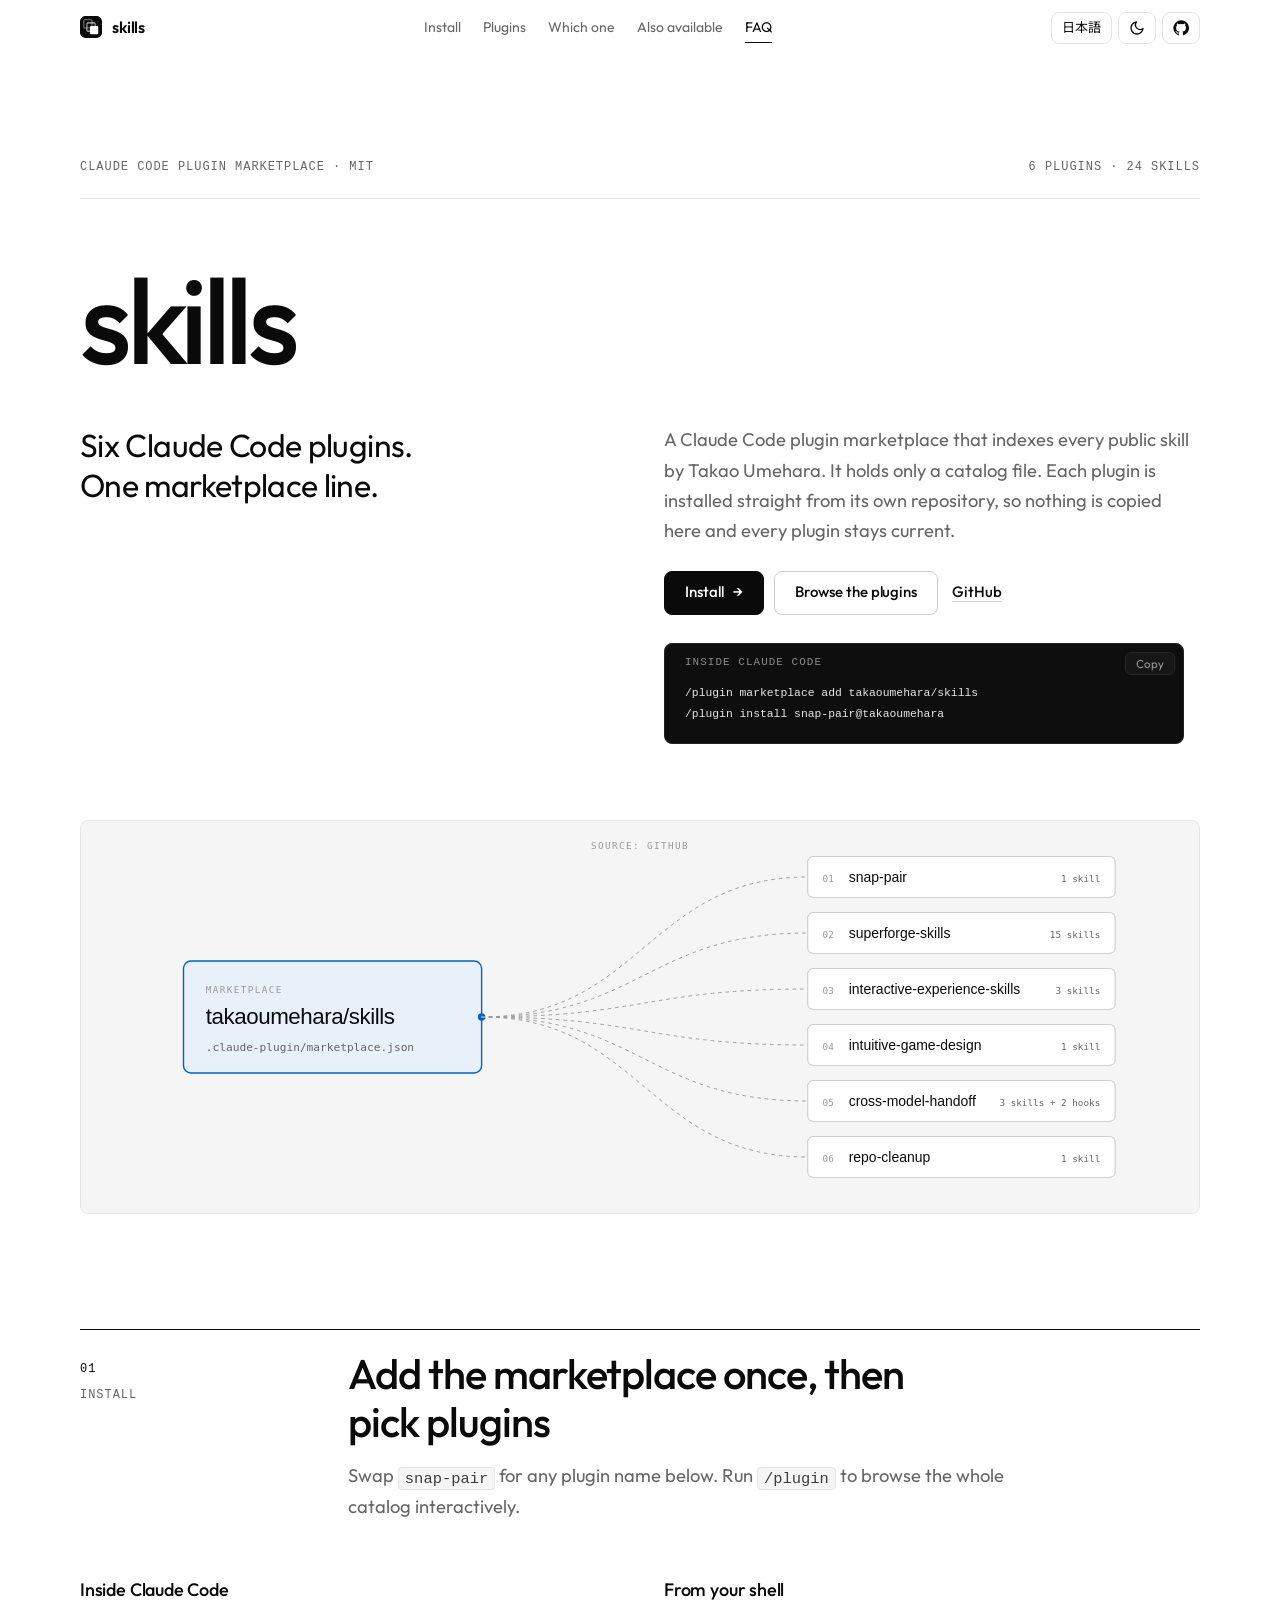
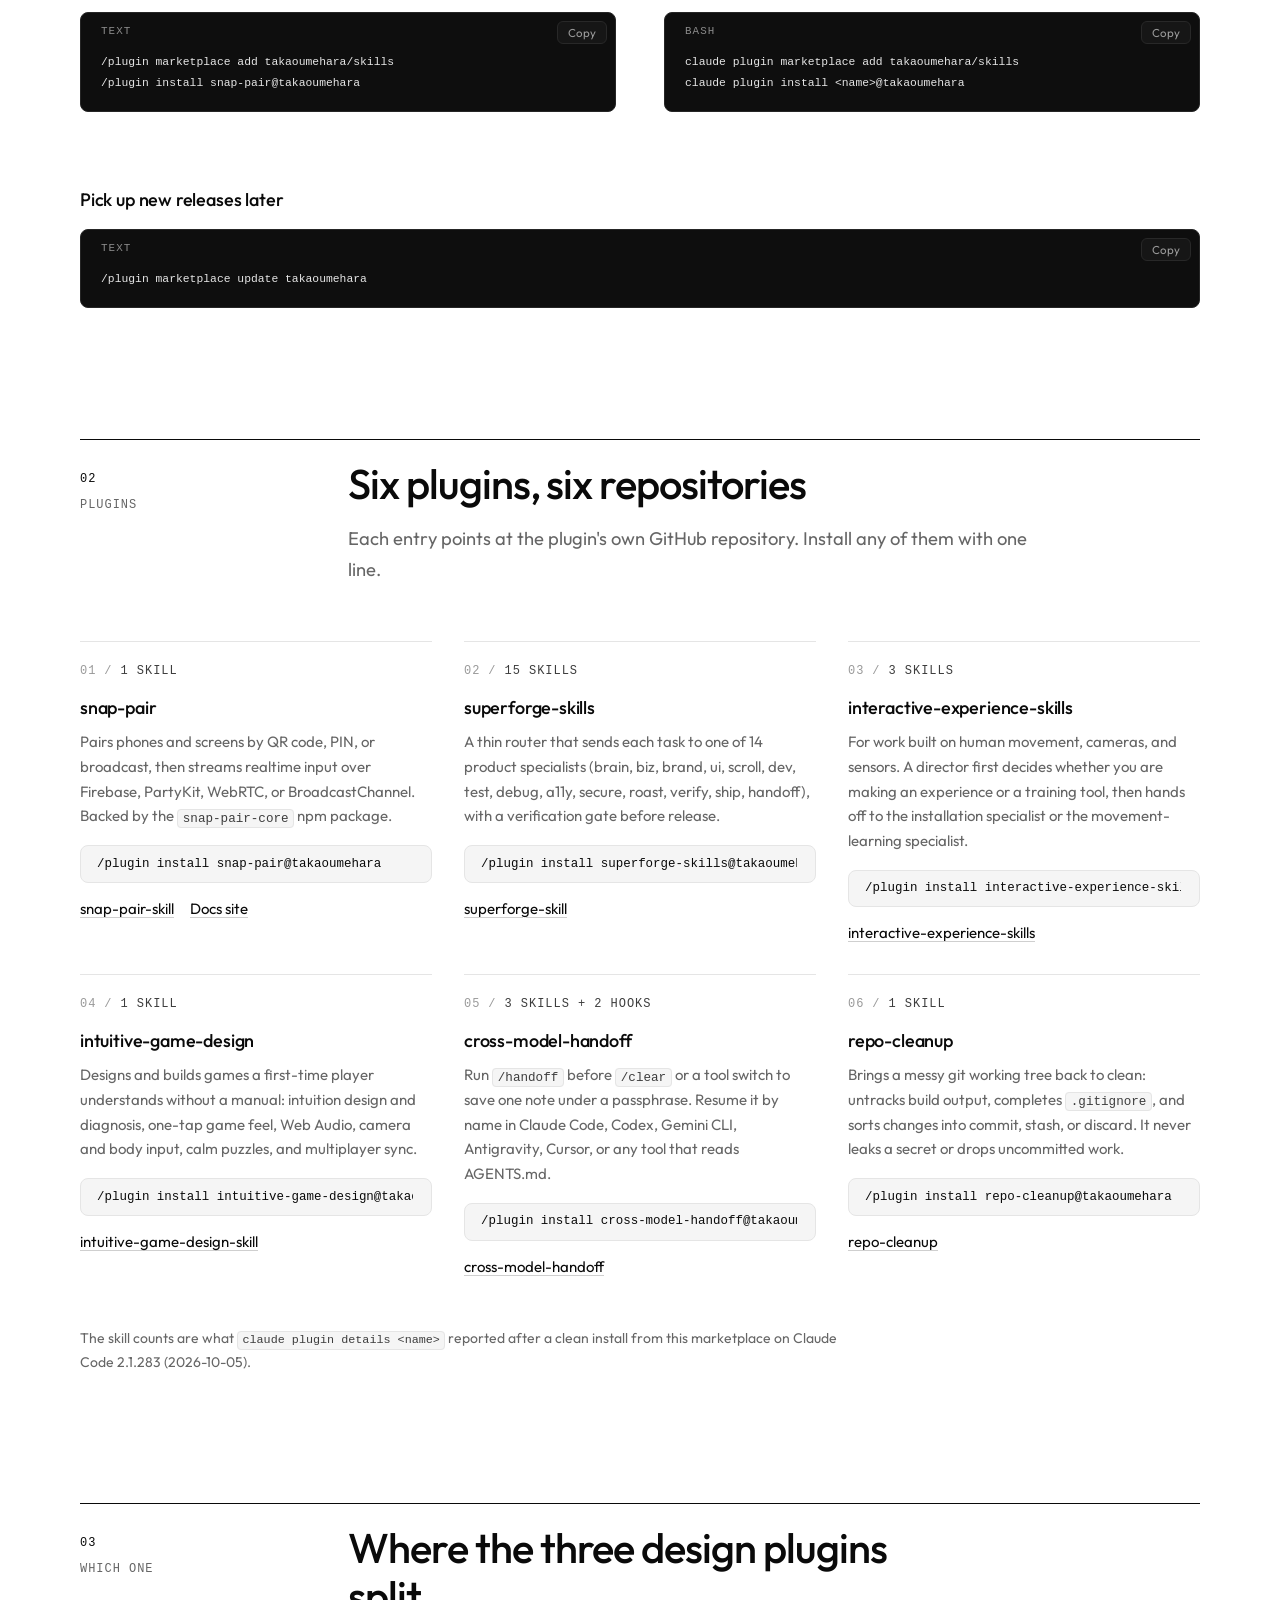
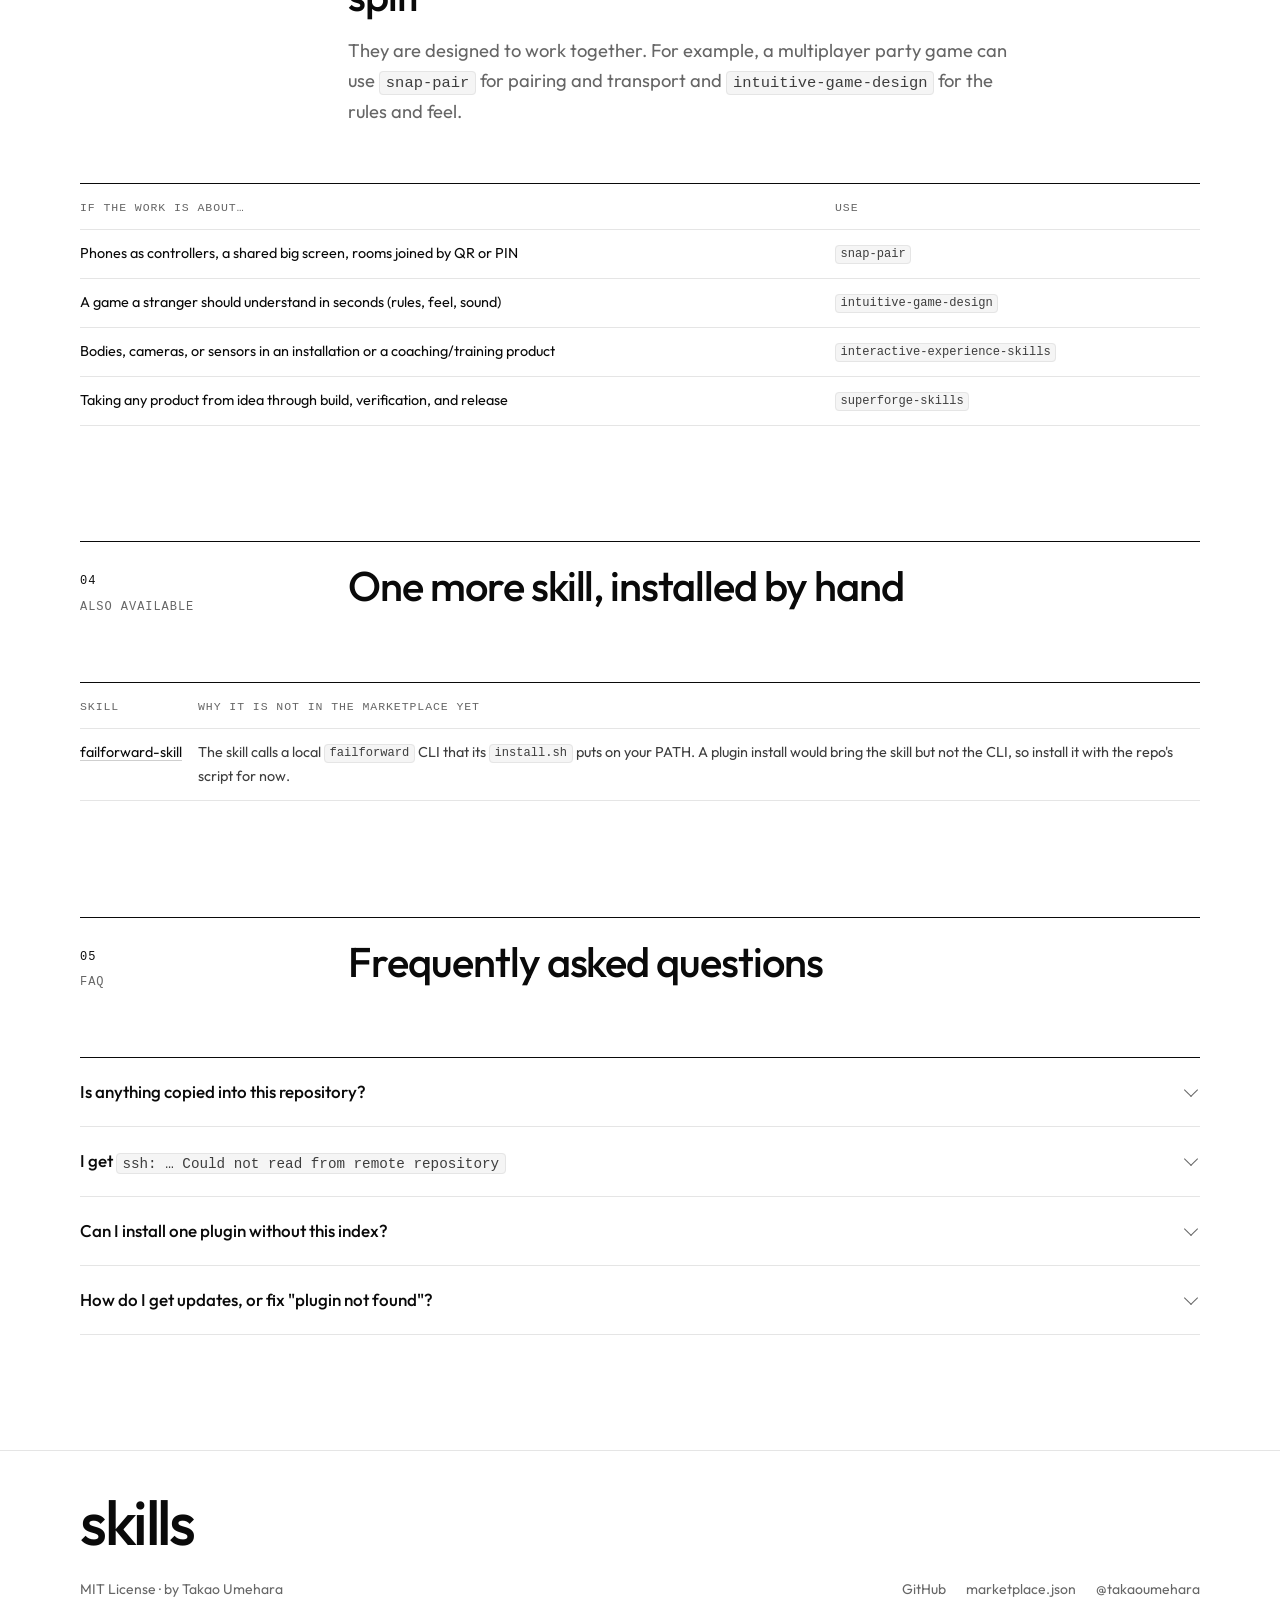
==== site/index.html @ 313e6461 "Add takaoumehara/skills Claude Code plugin marketplace index + docs site" ====
<!doctype html>
<html lang="en">
<head>
  <meta charset="utf-8">
  <meta name="viewport" content="width=device-width, initial-scale=1, viewport-fit=cover">
  <title>takaoumehara/skills — Claude Code plugin marketplace</title>
  <meta name="description" data-i18n-key="meta.description" content="A Claude Code plugin marketplace that indexes every public skill by Takao Umehara. Six plugins, each installed straight from its own GitHub repository.">
  <meta name="theme-color" content="#ffffff" media="(prefers-color-scheme: light)">
  <meta name="theme-color" content="#0a0a0a" media="(prefers-color-scheme: dark)">
  <meta name="color-scheme" content="light dark">
  <link rel="icon" href="assets/favicon.svg" type="image/svg+xml">
  <link rel="canonical" href="https://takaoumehara.github.io/skills/">
  <meta property="og:type" content="website">
  <meta property="og:site_name" content="takaoumehara/skills">
  <meta property="og:title" content="takaoumehara/skills — Claude Code plugin marketplace">
  <meta property="og:description" content="Six Claude Code plugins. One marketplace line.">
  <meta property="og:url" content="https://takaoumehara.github.io/skills/">
  <meta property="og:image" content="https://takaoumehara.github.io/skills/assets/img/hero.svg">
  <meta name="twitter:card" content="summary_large_image">
  <link rel="preconnect" href="https://fonts.googleapis.com">
  <link rel="preconnect" href="https://fonts.gstatic.com" crossorigin>
  <link rel="stylesheet" href="https://fonts.googleapis.com/css2?family=Outfit:wght@400;500;600&amp;family=Noto+Sans+JP:wght@400;500;700&amp;display=swap">
  <link rel="stylesheet" href="assets/style.css">
  <script src="assets/boot.js" data-loader></script>
  <style>
    /* Page-specific additions on top of the shared stylesheet. */
    .hero .code { margin: 28px 0 0; max-width: 520px; }
    .cols > .col, .grid > *, .hero-grid > * { min-width: 0; }
    .col .install-line { max-width: none; margin-top: 16px; font-size: .78rem; }
    .col .install-line span:first-child { scrollbar-width: thin; }
    .col-k .count { color: var(--text-2); }
    .col-k .sep { margin: 0 8px; }
    .plugin-links { display: flex; flex-wrap: wrap; gap: 4px 16px; margin: 14px 0 0; font-size: .875rem; }
    .grid .code { margin-bottom: 12px; }
    .note-row { margin-top: 20px; max-width: 760px; }
    details.faq summary code, details.faq > div :not(pre) > code { white-space: normal; overflow-wrap: anywhere; }
    .nowrap { white-space: nowrap; }
    details.faq > div .code { margin-top: 14px; color: var(--code-text); }
  </style>
</head>
<body data-title-key="meta.title">
  <div class="loader" aria-hidden="true">
    <div class="loader-mark"><span class="loader-word">skills</span><span class="loader-rule"></span></div>
  </div>
  <a class="skip-link" href="#main" data-i18n="ui.skip">Skip to content</a>

  <header class="nav">
    <div class="container">
      <a class="brand" href="./" aria-label="skills home">
        <img src="assets/favicon.svg" alt="" width="22" height="22">
        <span>skills</span>
      </a>
      <ul class="nav-links">
        <li><a href="#install" data-i18n="nav.install">Install</a></li>
        <li><a href="#plugins" data-i18n="nav.plugins">Plugins</a></li>
        <li><a href="#which" data-i18n="nav.which">Which one</a></li>
        <li><a href="#also" data-i18n="nav.also">Also available</a></li>
        <li><a href="#faq">FAQ</a></li>
      </ul>
      <div class="nav-tools">
        <button class="icon-btn" type="button" data-lang-toggle aria-label="日本語に切り替え" lang="ja"><span class="lang-long">日本語</span><span class="lang-short" aria-hidden="true">JA</span></button>
        <button class="icon-btn" type="button" data-theme-toggle aria-label="Toggle theme"></button>
        <a class="icon-btn" href="https://github.com/takaoumehara/skills" aria-label="GitHub repository" title="GitHub">
          <svg viewBox="0 0 24 24" fill="currentColor" aria-hidden="true"><path d="M12 .5a11.5 11.5 0 0 0-3.64 22.41c.58.1.79-.25.79-.56v-2c-3.2.7-3.88-1.37-3.88-1.37-.52-1.33-1.28-1.69-1.28-1.69-1.05-.72.08-.7.08-.7 1.16.08 1.77 1.19 1.77 1.19 1.03 1.77 2.7 1.26 3.36.96.1-.75.4-1.26.73-1.55-2.55-.29-5.24-1.28-5.24-5.69 0-1.26.45-2.29 1.19-3.1-.12-.29-.52-1.46.11-3.05 0 0 .97-.31 3.17 1.18a11 11 0 0 1 5.77 0c2.2-1.49 3.17-1.18 3.17-1.18.63 1.59.23 2.76.11 3.05.74.81 1.19 1.84 1.19 3.1 0 4.42-2.7 5.4-5.26 5.68.41.36.78 1.06.78 2.14v3.17c0 .31.21.67.8.56A11.5 11.5 0 0 0 12 .5z"/></svg>
        </a>
        <button class="icon-btn menu-btn" type="button" data-menu-toggle aria-expanded="false" aria-controls="mobile-menu" aria-label="Menu">
          <svg viewBox="0 0 24 24" fill="none" stroke="currentColor" stroke-width="1.5" stroke-linecap="round" aria-hidden="true"><path d="M4 8h16M4 16h16"/></svg>
        </button>
      </div>
    </div>
  </header>
  <nav class="mobile-menu" id="mobile-menu" aria-label="Sections">
    <a href="#install" data-i18n="nav.install">Install</a>
    <a href="#plugins" data-i18n="nav.plugins">Plugins</a>
    <a href="#which" data-i18n="nav.which">Which one</a>
    <a href="#also" data-i18n="nav.also">Also available</a>
    <a href="#faq">FAQ</a>
  </nav>

  <main id="main">
    <!-- ================= HERO ================= -->
    <section class="hero">
      <div class="container">
        <div class="hero-meta">
          <span class="eyebrow" data-i18n="hero.eyebrow">Claude Code plugin marketplace · MIT</span>
          <span data-i18n="hero.meta">6 plugins · 24 skills</span>
        </div>
        <h1>skills</h1>
        <div class="hero-grid">
          <p class="tagline" data-i18n="hero.tagline">Six Claude Code plugins. One marketplace line.</p>
          <div>
            <p class="lead" data-i18n="hero.lead">A Claude Code plugin marketplace that indexes every public skill by Takao Umehara. It holds only a catalog file. Each plugin is installed straight from its own repository, so nothing is copied here and every plugin stays current.</p>
            <div class="cta">
              <a class="btn btn-primary" href="#install"><span data-i18n="hero.ctaInstall">Install</span><span class="arr" aria-hidden="true">→</span></a>
              <a class="btn btn-ghost" href="#plugins" data-i18n="hero.ctaPlugins">Browse the plugins</a>
              <a class="btn btn-link" href="https://github.com/takaoumehara/skills">GitHub</a>
            </div>
            <div class="code"><span class="lang" data-i18n="hero.codeLabel">Inside Claude Code</span><pre><code>/plugin marketplace add takaoumehara/skills
/plugin install snap-pair@takaoumehara</code></pre></div>
          </div>
        </div>
        <figure class="hero-art">
          <img class="diagram" src="assets/img/hero.svg" width="1200" height="420" alt="One marketplace catalog, takaoumehara/skills, points to six plugin repositories on GitHub." data-i18n-attr="alt:hero.alt">
        </figure>
      </div>
    </section>

    <!-- ================= INSTALL ================= -->
    <section id="install">
      <div class="container">
        <div class="section-head" data-reveal>
          <p class="sec-label"><span class="sec-num">01</span><span class="eyebrow" data-i18n="install.eyebrow">Install</span></p>
          <div>
            <h2 data-i18n="install.title">Add the marketplace once, then pick plugins</h2>
            <p class="lead" data-i18n="install.lead">Swap <code>snap-pair</code> for any plugin name below. Run <code>/plugin</code> to browse the whole catalog interactively.</p>
          </div>
        </div>
        <div class="grid grid-2">
          <div>
            <h3 data-i18n="install.session">Inside Claude Code</h3>
            <div class="code"><span class="lang">text</span><pre><code>/plugin marketplace add takaoumehara/skills
/plugin install snap-pair@takaoumehara</code></pre></div>
          </div>
          <div>
            <h3 data-i18n="install.shell">From your shell</h3>
            <div class="code"><span class="lang">bash</span><pre><code>claude plugin marketplace add takaoumehara/skills
claude plugin install &lt;name&gt;@takaoumehara</code></pre></div>
          </div>
        </div>
        <h3 class="sub-head" data-i18n="install.update">Pick up new releases later</h3>
        <div class="code"><span class="lang">text</span><pre><code>/plugin marketplace update takaoumehara</code></pre></div>
      </div>
    </section>

    <!-- ================= PLUGINS ================= -->
    <section id="plugins">
      <div class="container">
        <div class="section-head" data-reveal>
          <p class="sec-label"><span class="sec-num">02</span><span class="eyebrow" data-i18n="plugins.eyebrow">Plugins</span></p>
          <div>
            <h2 data-i18n="plugins.title">Six plugins, six repositories</h2>
            <p class="lead" data-i18n="plugins.lead">Each entry points at the plugin's own GitHub repository. Install any of them with one line.</p>
          </div>
        </div>
        <div class="cols cols-3" data-reveal>
          <article class="col">
            <span class="col-k">01<span class="sep">/</span><span class="count" data-i18n="plugins.n1">1 skill</span></span>
            <h3>snap-pair</h3>
            <p data-i18n="plugins.snap">Pairs phones and screens by QR code, PIN, or broadcast, then streams realtime input over Firebase, PartyKit, WebRTC, or BroadcastChannel. Backed by the <code>snap-pair-core</code> npm package.</p>
            <div class="install-line"><span id="cmd-snap-pair">/plugin install snap-pair@takaoumehara</span><span data-copy="cmd-snap-pair" style="flex:0"></span></div>
            <p class="plugin-links"><a href="https://github.com/takaoumehara/snap-pair-skill">snap-pair-skill</a><a href="https://takaoumehara.github.io/snap-pair-skill/" data-i18n="plugins.docs">Docs site</a></p>
          </article>
          <article class="col">
            <span class="col-k">02<span class="sep">/</span><span class="count" data-i18n="plugins.n15">15 skills</span></span>
            <h3>superforge-skills</h3>
            <p data-i18n="plugins.superforge">A thin router that sends each task to one of 14 product specialists (brain, biz, brand, ui, scroll, dev, test, debug, a11y, secure, roast, verify, ship, handoff), with a verification gate before release.</p>
            <div class="install-line"><span id="cmd-superforge">/plugin install superforge-skills@takaoumehara</span><span data-copy="cmd-superforge" style="flex:0"></span></div>
            <p class="plugin-links"><a href="https://github.com/takaoumehara/superforge-skill">superforge-skill</a></p>
          </article>
          <article class="col">
            <span class="col-k">03<span class="sep">/</span><span class="count" data-i18n="plugins.n3">3 skills</span></span>
            <h3>interactive-experience-skills</h3>
            <p data-i18n="plugins.interactive">For work built on human movement, cameras, and sensors. A director first decides whether you are making an experience or a training tool, then hands off to the installation specialist or the movement-learning specialist.</p>
            <div class="install-line"><span id="cmd-interactive">/plugin install interactive-experience-skills@takaoumehara</span><span data-copy="cmd-interactive" style="flex:0"></span></div>
            <p class="plugin-links"><a href="https://github.com/takaoumehara/interactive-experience-skills">interactive-experience-skills</a></p>
          </article>
          <article class="col">
            <span class="col-k">04<span class="sep">/</span><span class="count" data-i18n="plugins.n1">1 skill</span></span>
            <h3>intuitive-game-design</h3>
            <p data-i18n="plugins.game">Designs and builds games a first-time player understands without a manual: intuition design and diagnosis, one-tap game feel, Web Audio, camera and body input, calm puzzles, and multiplayer sync.</p>
            <div class="install-line"><span id="cmd-game">/plugin install intuitive-game-design@takaoumehara</span><span data-copy="cmd-game" style="flex:0"></span></div>
            <p class="plugin-links"><a href="https://github.com/takaoumehara/intuitive-game-design-skill">intuitive-game-design-skill</a></p>
          </article>
          <article class="col">
            <span class="col-k">05<span class="sep">/</span><span class="count" data-i18n="plugins.n3h">3 skills + 2 hooks</span></span>
            <h3>cross-model-handoff</h3>
            <p data-i18n="plugins.handoff">Run <code>/handoff</code> before <code>/clear</code> or a tool switch to save one note under a passphrase. Resume it by name in Claude Code, Codex, Gemini CLI, Antigravity, Cursor, or any tool that reads AGENTS.md.</p>
            <div class="install-line"><span id="cmd-handoff">/plugin install cross-model-handoff@takaoumehara</span><span data-copy="cmd-handoff" style="flex:0"></span></div>
            <p class="plugin-links"><a href="https://github.com/takaoumehara/cross-model-handoff">cross-model-handoff</a></p>
          </article>
          <article class="col">
            <span class="col-k">06<span class="sep">/</span><span class="count" data-i18n="plugins.n1">1 skill</span></span>
            <h3>repo-cleanup</h3>
            <p data-i18n="plugins.cleanup">Brings a messy git working tree back to clean: untracks build output, completes <code>.gitignore</code>, and sorts changes into commit, stash, or discard. It never leaks a secret or drops uncommitted work.</p>
            <div class="install-line"><span id="cmd-cleanup">/plugin install repo-cleanup@takaoumehara</span><span data-copy="cmd-cleanup" style="flex:0"></span></div>
            <p class="plugin-links"><a href="https://github.com/takaoumehara/repo-cleanup">repo-cleanup</a></p>
          </article>
        </div>
        <p class="muted small note-row" data-i18n="plugins.countsNote">The skill counts are what <code>claude plugin details &lt;name&gt;</code> reported after a clean install from this marketplace on Claude Code 2.1.283 (2026-10-05).</p>
      </div>
    </section>

    <!-- ================= WHICH ONE ================= -->
    <section id="which">
      <div class="container">
        <div class="section-head" data-reveal>
          <p class="sec-label"><span class="sec-num">03</span><span class="eyebrow" data-i18n="which.eyebrow">Which one</span></p>
          <div>
            <h2 data-i18n="which.title">Where the three design plugins split</h2>
            <p class="lead" data-i18n="which.lead">They are designed to work together. For example, a multiplayer party game can use <code>snap-pair</code> for pairing and transport and <code>intuitive-game-design</code> for the rules and feel.</p>
          </div>
        </div>
        <div class="table-wrap" data-reveal><table>
          <thead><tr><th data-i18n="which.thWork">If the work is about…</th><th data-i18n="which.thUse">Use</th></tr></thead>
          <tbody>
            <tr><td data-i18n="which.r1">Phones as controllers, a shared big screen, rooms joined by QR or PIN</td><td><code>snap-pair</code></td></tr>
            <tr><td data-i18n="which.r2">A game a stranger should understand in seconds (rules, feel, sound)</td><td><code>intuitive-game-design</code></td></tr>
            <tr><td data-i18n="which.r3">Bodies, cameras, or sensors in an installation or a coaching/training product</td><td><code>interactive-experience-skills</code></td></tr>
            <tr><td data-i18n="which.r4">Taking any product from idea through build, verification, and release</td><td><code>superforge-skills</code></td></tr>
          </tbody>
        </table></div>
      </div>
    </section>

    <!-- ================= ALSO AVAILABLE ================= -->
    <section id="also">
      <div class="container">
        <div class="section-head" data-reveal>
          <p class="sec-label"><span class="sec-num">04</span><span class="eyebrow" data-i18n="also.eyebrow">Also available</span></p>
          <div>
            <h2 data-i18n="also.title">One more skill, installed by hand</h2>
          </div>
        </div>
        <div class="table-wrap" data-reveal><table>
          <thead><tr><th data-i18n="also.thSkill">Skill</th><th data-i18n="also.thWhy">Why it is not in the marketplace yet</th></tr></thead>
          <tbody>
            <tr><td class="nowrap"><a href="https://github.com/takaoumehara/failforward-skill">failforward-skill</a></td><td data-i18n="also.why">The skill calls a local <code>failforward</code> CLI that its <code>install.sh</code> puts on your PATH. A plugin install would bring the skill but not the CLI, so install it with the repo's script for now.</td></tr>
          </tbody>
        </table></div>
      </div>
    </section>

    <!-- ================= FAQ ================= -->
    <section id="faq">
      <div class="container">
        <div class="section-head" data-reveal>
          <p class="sec-label"><span class="sec-num">05</span><span class="eyebrow">FAQ</span></p>
          <div>
            <h2 data-i18n="faq.title">Frequently asked questions</h2>
          </div>
        </div>
        <div class="faq-list" data-reveal>
          <details class="faq"><summary data-i18n="faq.q1">Is anything copied into this repository?</summary><div data-i18n="faq.a1">No. This repository holds only a catalog file, <code>.claude-plugin/marketplace.json</code>. Each entry points at the plugin's own GitHub repository, so every plugin is installed straight from its source and stays current.</div></details>
          <details class="faq"><summary><span data-i18n="faq.q2">I get <code>ssh: … Could not read from remote repository</code></span></summary><div data-i18n="faq.a2">Claude Code clones GitHub sources over SSH when an SSH key looks configured. Set <code>CLAUDE_CODE_PLUGIN_PREFER_HTTPS=1</code> to make it use HTTPS instead. All of these repos are public, so no credentials are needed.</div></details>
          <details class="faq"><summary data-i18n="faq.q3">Can I install one plugin without this index?</summary><div><span data-i18n="faq.a3">Yes. Each repo is also a one-plugin marketplace of its own, for example:</span>
            <div class="code"><span class="lang">text</span><pre><code>/plugin marketplace add takaoumehara/superforge-skill
/plugin install superforge-skills@superforge</code></pre></div></div></details>
          <details class="faq"><summary data-i18n="faq.q4">How do I get updates, or fix "plugin not found"?</summary><div data-i18n="faq.a4">Run <code>/plugin marketplace update takaoumehara</code>, then try again.</div></details>
        </div>
      </div>
    </section>
  </main>

  <footer>
    <div class="container">
      <div class="foot-word" aria-hidden="true">skills</div>
      <div class="foot-row">
        <span><span data-i18n="footer.license">MIT License</span> · <span data-i18n="footer.by">by Takao Umehara</span></span>
        <span class="foot-links">
          <a href="https://github.com/takaoumehara/skills">GitHub</a>
          <a href="https://github.com/takaoumehara/skills/blob/main/.claude-plugin/marketplace.json">marketplace.json</a>
          <a href="https://github.com/takaoumehara">@takaoumehara</a>
        </span>
      </div>
    </div>
  </footer>

  <script src="assets/i18n.js"></script>
  <script src="assets/app.js"></script>
</body>
</html>
---- site/assets/style.css ----
/* takaoumehara/skills docs: editorial, monochrome, one accent. Shared design with the snap-pair docs. No frameworks. */

:root {
  --font: "Outfit", -apple-system, BlinkMacSystemFont, "Segoe UI", "Helvetica Neue", Arial,
    "Hiragino Sans", "Hiragino Kaku Gothic ProN", "Noto Sans JP", "Yu Gothic", Meiryo, sans-serif;
  --font-ja: -apple-system, BlinkMacSystemFont, "Hiragino Sans", "Hiragino Kaku Gothic ProN", "Noto Sans JP", "Yu Gothic", Meiryo, sans-serif;
  --mono: ui-monospace, SFMono-Regular, "SF Mono", Menlo, Consolas, "Liberation Mono", monospace;

  --bg: #ffffff;
  --bg-soft: #f5f5f5;
  --surface: #ffffff;
  --border: #e5e5e5;
  --border-strong: #cfcfcf;
  --text: #0a0a0a;
  --text-2: #3d3d3d;
  --muted: #666666;
  --faint: #999999;
  --accent: #0062cc;
  --accent-hover: #004fa6;
  --accent-soft: #e8f0fa;
  --accent-text: #0062cc;
  --on-accent: #ffffff;
  --ok: #1a7f37;
  --code-bg: #0e0e0e;
  --code-text: #e6e6e6;
  --code-dim: #8a8a8a;
  --code-line: #262626;
  --shadow: 0 1px 0 rgb(0 0 0 / 0.02);

  --radius: 8px;
  --radius-sm: 4px;
  --nav-h: 56px;
  --max: 1120px;
  --gutter: clamp(20px, 4vw, 40px);
  --ease: cubic-bezier(.16, 1, .3, 1);
  color-scheme: light;
}

@media (prefers-color-scheme: dark) {
  :root:not([data-theme="light"]) {
    --bg: #0a0a0a;
    --bg-soft: #141414;
    --surface: #111111;
    --border: #262626;
    --border-strong: #3a3a3a;
    --text: #f2f2f2;
    --text-2: #d4d4d4;
    --muted: #a3a3a3;
    --faint: #6b6b6b;
    --accent: #3b9cff;
    --accent-hover: #6cb4ff;
    --accent-soft: #0f1f33;
    --accent-text: #6cb4ff;
    --on-accent: #050505;
    --ok: #3fb950;
    --code-bg: #141414;
    --code-line: #262626;
    color-scheme: dark;
  }
}

:root[data-theme="dark"] {
  --bg: #0a0a0a;
  --bg-soft: #141414;
  --surface: #111111;
  --border: #262626;
  --border-strong: #3a3a3a;
  --text: #f2f2f2;
  --text-2: #d4d4d4;
  --muted: #a3a3a3;
  --faint: #6b6b6b;
  --accent: #3b9cff;
  --accent-hover: #6cb4ff;
  --accent-soft: #0f1f33;
  --accent-text: #6cb4ff;
  --on-accent: #050505;
  --ok: #3fb950;
  --code-bg: #141414;
  --code-line: #262626;
  color-scheme: dark;
}

*, *::before, *::after { box-sizing: border-box; }

html {
  scroll-behavior: smooth;
  scroll-padding-top: calc(var(--nav-h) + 24px);
  -webkit-text-size-adjust: 100%;
}

body {
  margin: 0;
  font-family: var(--font);
  font-size: 16px;
  font-weight: 400;
  line-height: 1.65;
  color: var(--text);
  background: var(--bg);
  -webkit-font-smoothing: antialiased;
  -moz-osx-font-smoothing: grayscale;
  text-rendering: optimizeLegibility;
  transition: background-color .3s var(--ease), color .3s var(--ease);
}
:lang(ja) body, body:lang(ja) { line-height: 1.8; }
:lang(ja) .lead, :lang(ja) p { font-feature-settings: "palt" 1; }

img { max-width: 100%; height: auto; display: block; }
::selection { background: var(--accent); color: var(--on-accent); }

a {
  color: var(--text);
  text-decoration: underline;
  text-decoration-color: var(--border-strong);
  text-decoration-thickness: 1px;
  text-underline-offset: 3px;
  transition: text-decoration-color .2s var(--ease), color .2s var(--ease);
}
a:hover { text-decoration-color: currentColor; }
:focus-visible { outline: 2px solid var(--accent); outline-offset: 3px; border-radius: var(--radius-sm); }

h1, h2, h3 { margin: 0 0 .5em; color: var(--text); }
h1 { font-weight: 600; }
h2 {
  font-size: clamp(1.75rem, 1.25rem + 1.9vw, 2.6rem);
  font-weight: 500; line-height: 1.15; letter-spacing: -0.025em;
  max-width: 22ch;
}
:lang(ja) h2 { letter-spacing: 0; line-height: 1.35; max-width: 26em; }
h3 { font-size: 1.125rem; font-weight: 500; line-height: 1.35; letter-spacing: -0.01em; }
p { margin: 0 0 1em; }
b, strong { font-weight: 600; }

code, kbd, pre { font-family: var(--mono); font-size: .875em; }
:not(pre) > code {
  background: var(--bg-soft);
  color: var(--text-2);
  padding: .12em .38em;
  border-radius: var(--radius-sm);
  border: 1px solid var(--border);
  white-space: nowrap;
  font-size: .84em;
}
h2 code { font-size: .78em; font-weight: 400; background: none; border: 0; padding: 0; color: inherit; }

.skip-link {
  position: absolute; left: -999px; top: 8px; z-index: 100;
  background: var(--text); color: var(--bg); padding: 8px 12px; border-radius: var(--radius);
}
.skip-link:focus { left: 8px; }

.container { width: 100%; max-width: calc(var(--max) + var(--gutter) * 2); margin: 0 auto; padding: 0 var(--gutter); }
.muted { color: var(--muted); }
.small { font-size: .875rem; }
.mono { font-family: var(--mono); }

/* ---------- Loader ---------- */
.loader { display: none; }
html.is-loading .loader {
  position: fixed; inset: 0; z-index: 200;
  display: grid; place-items: center;
  background: var(--bg);
  animation: loader-out .32s var(--ease) .68s forwards;
}
.loader-mark { display: grid; justify-items: start; gap: 14px; }
.loader-word {
  font-size: 1.05rem; font-weight: 500; letter-spacing: -0.01em; color: var(--text);
  opacity: 0; animation: loader-fade .45s var(--ease) .05s forwards;
}
.loader-rule {
  display: block; width: 168px; height: 1px; background: var(--text);
  transform: scaleX(0); transform-origin: left center;
  animation: loader-draw .6s var(--ease) .08s forwards;
}
html.is-loading main, html.is-loading .nav {
  animation: page-in .7s var(--ease) .7s both;
}
@keyframes loader-fade { to { opacity: 1; } }
@keyframes loader-draw { to { transform: scaleX(1); } }
@keyframes loader-out { to { opacity: 0; visibility: hidden; } }
@keyframes page-in { from { opacity: 0; transform: translateY(6px); } to { opacity: 1; transform: none; } }

/* Scroll reveal (only when JS opts in and motion is allowed) */
html.js-reveal [data-reveal] {
  transition: opacity .8s var(--ease), transform .8s var(--ease);
}
html.js-reveal [data-reveal]:not(.is-in) { opacity: 0; transform: translateY(14px); }

/* ---------- Nav ---------- */
.nav {
  position: sticky; top: 0; z-index: 50;
  height: var(--nav-h);
  background: var(--bg);
  border-bottom: 1px solid transparent;
  transition: border-color .3s var(--ease), background-color .3s var(--ease);
}
.nav.is-scrolled, .nav.is-static { border-bottom-color: var(--border); }
.nav .container { display: flex; align-items: center; gap: 24px; height: 100%; }
.brand {
  display: flex; align-items: center; gap: 10px; flex-shrink: 0; white-space: nowrap;
  font-weight: 600; font-size: 1rem; letter-spacing: -0.01em; color: var(--text); text-decoration: none;
}
.brand img { width: 22px; height: 22px; flex-shrink: 0; border-radius: 5px; }
.brand .ver { font-family: var(--mono); font-size: .72rem; font-weight: 400; color: var(--faint); letter-spacing: 0; }
.nav-links { display: none; gap: 2px; margin: 0 auto; list-style: none; padding: 0; }
.nav-links a {
  position: relative; display: block; padding: 6px 10px;
  color: var(--muted); text-decoration: none; font-size: .875rem; font-weight: 400;
  transition: color .2s var(--ease);
}
.nav-links a::after {
  content: ""; position: absolute; left: 10px; right: 10px; bottom: 2px; height: 1px;
  background: currentColor; transform: scaleX(0); transform-origin: left; transition: transform .35s var(--ease);
}
.nav-links a:hover, .nav-links a.active { color: var(--text); }
.nav-links a:hover::after, .nav-links a.active::after { transform: scaleX(1); }
.nav-tools { display: flex; align-items: center; gap: 6px; margin-left: auto; }
.icon-btn {
  display: inline-flex; align-items: center; justify-content: center; gap: 6px;
  height: 32px; min-width: 32px; padding: 0 10px;
  border: 1px solid var(--border); border-radius: var(--radius);
  background: transparent; color: var(--text);
  font: inherit; font-size: .8125rem; font-weight: 400; cursor: pointer; text-decoration: none;
  white-space: nowrap; flex-shrink: 0;
  transition: border-color .2s var(--ease), background-color .2s var(--ease);
}
.icon-btn:hover { border-color: var(--border-strong); background: var(--bg-soft); }
.icon-btn svg { width: 16px; height: 16px; }
.icon-btn.nav-demo { background: var(--text); color: var(--bg); border-color: var(--text); }
.icon-btn.nav-demo:hover { opacity: .85; background: var(--text); }
.menu-btn { display: inline-flex; }
.lang-short { display: none; }
@media (max-width: 519px) {
  .nav .container { gap: 10px; }
  .nav-demo, .lang-long { display: none; }
  .lang-short { display: inline; }
}
@media (min-width: 1000px) {
  .nav-links { display: flex; }
  .menu-btn { display: none; }
  .nav-tools { margin-left: 0; }
}
.mobile-menu {
  display: none; position: fixed; inset: var(--nav-h) 0 auto 0; z-index: 49;
  background: var(--bg); border-bottom: 1px solid var(--border);
  padding: 8px var(--gutter) 20px;
}
.mobile-menu.open { display: block; }
.mobile-menu a {
  display: block; padding: 12px 0; color: var(--text); text-decoration: none;
  border-bottom: 1px solid var(--border); font-size: 1.05rem;
}
.mobile-menu a:last-child { border-bottom: 0; }

/* ---------- Sections ---------- */
section { padding: clamp(72px, 9vw, 128px) 0 0; }
main > section:last-child { padding-bottom: clamp(72px, 9vw, 128px); }

.section-head {
  display: grid; gap: 16px 48px;
  border-top: 1px solid var(--text);
  padding-top: 20px;
  margin-bottom: clamp(36px, 4.5vw, 56px);
}
.sec-label {
  display: flex; align-items: baseline; gap: 14px; margin: 0;
  font-family: var(--mono); font-size: .75rem; letter-spacing: .08em; text-transform: uppercase; color: var(--muted);
}
.sec-num { color: var(--text); }
.section-head h2 { margin-bottom: 16px; }
.section-head .lead:last-child { margin-bottom: 0; }
@media (min-width: 860px) {
  .section-head { grid-template-columns: 220px 1fr; }
  .sec-label { flex-direction: column; gap: 6px; padding-top: 10px; }
}

.eyebrow {
  display: inline-block; font-family: var(--mono); font-size: .75rem; font-weight: 400;
  letter-spacing: .08em; text-transform: uppercase; color: var(--muted); margin-bottom: 10px;
}
.sec-label .eyebrow { margin: 0; }
.lead { font-size: clamp(1.02rem, .95rem + .3vw, 1.15rem); color: var(--muted); max-width: 680px; line-height: 1.65; }
.sub-head { margin: clamp(48px, 5vw, 64px) 0 16px; }
.sub-head:first-child { margin-top: 0; }

/* ---------- Hero ---------- */
.hero { padding: clamp(56px, 8vw, 112px) 0 0; }
.hero-meta {
  display: flex; flex-wrap: wrap; justify-content: space-between; gap: 8px 24px;
  font-family: var(--mono); font-size: .75rem; letter-spacing: .08em; text-transform: uppercase; color: var(--muted);
  padding-bottom: 20px; border-bottom: 1px solid var(--border); margin-bottom: clamp(32px, 5vw, 64px);
}
.hero-meta .eyebrow { margin: 0; }
.hero h1 {
  font-size: clamp(3.2rem, 1.6rem + 7.5vw, 7.5rem);
  font-weight: 500; letter-spacing: -0.045em; line-height: .95;
  margin: 0 0 clamp(28px, 4vw, 48px);
}
.hero-grid { display: grid; gap: 24px 48px; }
.hero .tagline {
  font-size: clamp(1.4rem, 1.1rem + 1.2vw, 2rem); font-weight: 400; line-height: 1.25; letter-spacing: -0.02em;
  color: var(--text); margin: 0; max-width: 18ch;
}
:lang(ja) .hero .tagline { letter-spacing: 0; line-height: 1.5; max-width: 16em; }
.hero .lead { margin-bottom: 24px; }
.meta-list {
  display: flex; flex-wrap: wrap; gap: 4px 0; margin: 0 0 28px; padding: 0; list-style: none;
  font-family: var(--mono); font-size: .8125rem; color: var(--text-2);
}
.meta-list li + li::before { content: "/"; color: var(--faint); margin: 0 10px; }
.cta { display: flex; flex-wrap: wrap; gap: 10px; align-items: center; }
.hero-art { margin: clamp(48px, 6vw, 80px) 0 0; }
@media (min-width: 900px) {
  .hero-grid { grid-template-columns: 1fr 1fr; align-items: start; }
}

/* ---------- Buttons ---------- */
.btn {
  display: inline-flex; align-items: center; justify-content: center; gap: 10px;
  height: 44px; padding: 0 20px; border-radius: var(--radius);
  font: inherit; font-weight: 500; font-size: .9375rem; letter-spacing: -0.005em;
  text-decoration: none; border: 1px solid transparent; cursor: pointer; white-space: nowrap;
  transition: background-color .2s var(--ease), border-color .2s var(--ease), color .2s var(--ease), opacity .2s var(--ease);
}
.btn .arr { display: inline-block; transition: transform .35s var(--ease); }
.btn:hover .arr { transform: translateX(3px); }
.btn-primary { background: var(--text); color: var(--bg); border-color: var(--text); }
.btn-primary:hover { opacity: .86; color: var(--bg); }
.btn-accent { background: var(--accent); color: var(--on-accent); border-color: var(--accent); }
.btn-accent:hover { background: var(--accent-hover); border-color: var(--accent-hover); color: var(--on-accent); }
.btn-ghost { background: transparent; color: var(--text); border-color: var(--border-strong); }
.btn-ghost:hover { border-color: var(--text); color: var(--text); }
.btn-link {
  background: none; border: 0; padding: 0 4px; height: auto; color: var(--text);
  text-decoration: underline; text-decoration-color: var(--border-strong); text-underline-offset: 4px;
}
.btn-link:hover { text-decoration-color: currentColor; }

.install-line {
  display: flex; align-items: center; gap: 12px; margin-top: 28px;
  font-family: var(--mono); font-size: .875rem;
  border: 1px solid var(--border); border-radius: var(--radius); background: var(--bg-soft);
  padding: 6px 6px 6px 16px; max-width: 420px; color: var(--text);
}
.install-line span { flex: 1; overflow-x: auto; white-space: nowrap; }
.install-line .prompt { color: var(--faint); flex: 0; user-select: none; }

/* ---------- Figures (diagrams) ---------- */
.figure { margin: clamp(40px, 5vw, 64px) 0 0; }
.figure img, .hero-art img, .plate {
  width: 100%; border-radius: var(--radius); border: 1px solid var(--border); background: var(--bg-soft);
}
.figure figcaption {
  display: flex; gap: 14px; margin-top: 12px;
  font-family: var(--mono); font-size: .75rem; letter-spacing: .04em; color: var(--muted);
}
.figure figcaption .fig-no { color: var(--text); text-transform: uppercase; letter-spacing: .08em; }
/* Diagrams follow the OS colour scheme internally; invert them when the user forces the other theme. */
@media (prefers-color-scheme: light) {
  :root[data-theme="dark"] .diagram { filter: invert(1) hue-rotate(180deg); }
}
@media (prefers-color-scheme: dark) {
  :root[data-theme="light"] .diagram { filter: invert(1) hue-rotate(180deg); }
}

/* ---------- Editorial columns (replaces card grids) ---------- */
.grid { display: grid; gap: 24px; }
@media (min-width: 640px) { .grid-2 { grid-template-columns: repeat(2, 1fr); } }
@media (min-width: 860px) { .grid-2 { gap: 48px; } }

.cols { display: grid; gap: 0 32px; margin: 0; padding: 0; list-style: none; }
@media (min-width: 640px) { .cols-3, .cols-4 { grid-template-columns: repeat(2, 1fr); } }
@media (min-width: 960px) { .cols-3 { grid-template-columns: repeat(3, 1fr); } .cols-4 { grid-template-columns: repeat(4, 1fr); } }
.col {
  border-top: 1px solid var(--border); padding: 20px 0 28px;
  transition: border-color .4s var(--ease);
}
.col:hover { border-top-color: var(--text); }
.col-k {
  display: block; font-family: var(--mono); font-size: .75rem; letter-spacing: .08em; text-transform: uppercase;
  color: var(--faint); margin-bottom: 14px;
}
.col h3 { margin-bottom: 10px; }
.col p { color: var(--muted); font-size: .9375rem; }
.col p:last-child { margin-bottom: 0; }
.col .apis { display: flex; flex-wrap: wrap; gap: 6px; margin-top: 14px; }
.col .apis code { font-size: .75rem; }

/* ---------- Tabs ---------- */
.tabs { margin-top: 4px; }
.tablist {
  display: flex; gap: 24px; overflow-x: auto; scrollbar-width: none;
  border-bottom: 1px solid var(--border);
}
.tablist::-webkit-scrollbar { display: none; }
.tablist [role="tab"] {
  appearance: none; background: none; border: 0; border-bottom: 1px solid transparent;
  padding: 10px 0; margin-bottom: -1px; font: inherit; font-weight: 400; font-size: .9375rem;
  color: var(--muted); cursor: pointer; white-space: nowrap;
  transition: color .2s var(--ease), border-color .3s var(--ease);
}
.tablist [role="tab"]:hover { color: var(--text); }
.tablist [role="tab"][aria-selected="true"] { color: var(--text); border-bottom-color: var(--text); }
.tablist [role="tab"]:focus-visible { outline-offset: -2px; }
.tabpanel { padding-top: 20px; }
.tabpanel[hidden] { display: none; }
.tab-desc { display: grid; gap: 24px; }
@media (min-width: 860px) { .tab-desc { grid-template-columns: 1fr 1.3fr; gap: 48px; align-items: start; } }
.tab-desc > div > p { color: var(--text-2); }
.kv { display: grid; grid-template-columns: auto 1fr; gap: 0; margin: 20px 0 0; font-size: .9rem; border-top: 1px solid var(--border); }
.kv dt, .kv dd { padding: 10px 0; border-bottom: 1px solid var(--border); margin: 0; }
.kv dt {
  font-family: var(--mono); font-size: .72rem; letter-spacing: .08em; text-transform: uppercase;
  color: var(--faint); padding-right: 24px; padding-top: 12px;
}

/* ---------- Code ---------- */
.code {
  position: relative; margin: 0 0 16px;
  background: var(--code-bg); color: var(--code-text);
  border-radius: var(--radius); border: 1px solid var(--code-line);
}
.code pre { margin: 0; padding: 18px 20px; overflow-x: auto; line-height: 1.65; font-size: .8125rem; }
.code .lang {
  position: absolute; top: 10px; left: 20px; font-size: .68rem; letter-spacing: .1em; text-transform: uppercase;
  color: var(--code-dim); font-family: var(--mono); pointer-events: none;
}
.code .lang + pre { padding-top: 38px; }
.copy-btn {
  position: absolute; top: 8px; right: 8px;
  border: 1px solid #333; background: #1a1a1a; color: #d4d4d4;
  border-radius: 6px; padding: 3px 10px; font: 400 .72rem var(--font); cursor: pointer;
  opacity: .7; transition: opacity .2s var(--ease), border-color .2s var(--ease);
}
.code:hover .copy-btn, .copy-btn:focus-visible { opacity: 1; }
.copy-btn:hover { border-color: #555; }
.copy-btn.copied { background: #e6e6e6; border-color: #e6e6e6; color: #0a0a0a; opacity: 1; }
.install-line .copy-btn {
  position: static; opacity: 1; background: var(--bg); color: var(--text); border-color: var(--border);
}
.install-line .copy-btn:hover { border-color: var(--border-strong); }
.install-line .copy-btn.copied { background: var(--text); color: var(--bg); border-color: var(--text); }

/* ---------- Tables ---------- */
.table-wrap { overflow-x: auto; border-top: 1px solid var(--text); }
table { width: 100%; border-collapse: collapse; font-size: .9rem; }
th, td { text-align: left; padding: 12px 16px 12px 0; border-bottom: 1px solid var(--border); vertical-align: top; }
th {
  font-family: var(--mono); font-size: .72rem; font-weight: 400; letter-spacing: .08em; text-transform: uppercase;
  color: var(--muted); white-space: nowrap; padding-top: 14px;
}
td { color: var(--text-2); }
td:first-child { color: var(--text); }
td code { white-space: nowrap; }
tbody tr { transition: background-color .2s var(--ease); }
tbody tr:hover { background: var(--bg-soft); }
.api-grid { display: grid; gap: 48px 48px; margin-top: 48px; }
@media (min-width: 960px) { .api-grid { grid-template-columns: 1fr 1fr; } }
.api-grid h3, .tbl-title { font-size: 1rem; margin-bottom: 14px; }

/* ---------- Presets ---------- */
.preset-layout { display: grid; gap: 32px; align-items: start; }
@media (min-width: 900px) { .preset-layout { grid-template-columns: 1.1fr 1fr; gap: 56px; } }
.preset-list { list-style: none; margin: 0; padding: 0; border-top: 1px solid var(--text); }
.preset-row {
  appearance: none; width: 100%; display: grid; grid-template-columns: 36px 1fr auto; align-items: baseline; gap: 12px;
  padding: 16px 4px; background: none; border: 0; border-bottom: 1px solid var(--border);
  font: inherit; color: var(--muted); text-align: left; cursor: pointer;
  transition: color .2s var(--ease), background-color .2s var(--ease), padding .35s var(--ease);
}
.preset-row .pr-num { font-family: var(--mono); font-size: .75rem; color: var(--faint); }
.preset-row .pr-name { font-size: 1.125rem; font-weight: 500; color: var(--text); letter-spacing: -0.01em; }
.preset-row .pr-id { display: block; font-family: var(--mono); font-size: .72rem; color: var(--faint); font-weight: 400; letter-spacing: 0; margin-top: 2px; }
.preset-row .pr-tr { font-family: var(--mono); font-size: .75rem; color: var(--muted); text-align: right; }
.preset-row:hover { background: var(--bg-soft); padding-left: 10px; }
.preset-row[aria-pressed="true"] { padding-left: 10px; box-shadow: inset 2px 0 0 var(--accent); }
.preset-row[aria-pressed="true"] .pr-num { color: var(--accent); }
.preset-preview { margin: 0; }
@media (min-width: 900px) { .preset-preview { position: sticky; top: calc(var(--nav-h) + 24px); } }
.preset-preview figcaption { margin-top: 12px; font-size: .9rem; color: var(--muted); }

/* ---------- CLI terminal ---------- */
.paths { list-style: none; margin: 0; padding: 0; border-top: 1px solid var(--text); }
.paths li { display: grid; grid-template-columns: 36px 1fr; gap: 0 12px; padding: 18px 0; border-bottom: 1px solid var(--border); }
.paths .num { font-family: var(--mono); font-size: .75rem; color: var(--faint); padding-top: 4px; }
.paths h3 { margin-bottom: 6px; }
.paths p { margin: 0; color: var(--muted); font-size: .9375rem; }
.terminal {
  background: var(--code-bg); color: var(--code-text); border-radius: var(--radius); overflow: hidden;
  border: 1px solid var(--code-line); font-family: var(--mono); font-size: .78rem;
}
.terminal-bar {
  display: flex; justify-content: space-between; padding: 10px 16px; border-bottom: 1px solid #262626;
  font-size: .68rem; letter-spacing: .1em; text-transform: uppercase; color: var(--code-dim);
}
.terminal pre { margin: 0; padding: 18px 20px; overflow-x: auto; line-height: 1.65; }
.t-dim { color: #7a7a7a; } .t-acc { color: #8ec5ff; } .t-ok { color: #7ee2a8; } .t-sel { color: #ffffff; font-weight: 600; }

/* ---------- Demo teaser ---------- */
.demo-teaser {
  display: grid; gap: 32px; align-items: start; margin-top: clamp(48px, 5vw, 72px);
  background: var(--bg-soft); border: 1px solid var(--border); border-radius: var(--radius);
  padding: clamp(24px, 4vw, 48px);
}
@media (min-width: 860px) { .demo-teaser { grid-template-columns: 1.3fr 1fr; gap: 56px; } }
.demo-teaser h3 { font-size: clamp(1.4rem, 1.1rem + 1vw, 1.9rem); letter-spacing: -0.02em; margin-bottom: 20px; }
.steps { counter-reset: s; list-style: none; padding: 0; margin: 0 0 28px; border-top: 1px solid var(--border); }
.steps li { counter-increment: s; position: relative; padding: 12px 0 12px 44px; border-bottom: 1px solid var(--border); color: var(--text-2); }
.steps li::before {
  content: counter(s, decimal-leading-zero); position: absolute; left: 0; top: 14px;
  font-family: var(--mono); font-size: .75rem; color: var(--faint);
}
.demo-teaser .note { border-left: 1px solid var(--border-strong); padding-left: 20px; margin: 0; }

/* ---------- FAQ ---------- */
.faq-list { border-top: 1px solid var(--text); }
details.faq { border-bottom: 1px solid var(--border); }
details.faq summary {
  cursor: pointer; font-size: 1.0625rem; font-weight: 500; padding: 20px 0; list-style: none;
  display: flex; justify-content: space-between; align-items: baseline; gap: 24px;
  transition: color .2s var(--ease);
}
details.faq summary:hover { color: var(--accent-text); }
details.faq summary::-webkit-details-marker { display: none; }
details.faq summary::after {
  content: ""; flex: none; width: 10px; height: 10px; margin-right: 4px;
  border-right: 1px solid currentColor; border-bottom: 1px solid currentColor;
  transform: translateY(-3px) rotate(45deg); transition: transform .35s var(--ease); color: var(--muted);
}
details.faq[open] summary::after { transform: translateY(2px) rotate(-135deg); }
details.faq > div { padding: 0 48px 22px 0; color: var(--muted); max-width: 760px; }
@media (min-width: 860px) {
  .faq-wrap { display: grid; grid-template-columns: 220px 1fr; gap: 48px; }
}

/* ---------- Roadmap ---------- */
.roadmap { list-style: none; padding: 0; margin: 0; border-top: 1px solid var(--text); }
.roadmap li { display: grid; grid-template-columns: 96px 1fr; gap: 16px; padding: 16px 0; border-bottom: 1px solid var(--border); color: var(--text-2); }
.roadmap .state {
  font-family: var(--mono); font-size: .72rem; letter-spacing: .08em; text-transform: uppercase; padding-top: 4px;
  display: inline-flex; align-items: baseline; gap: 8px;
}
.roadmap .state::before { content: ""; width: 6px; height: 6px; border-radius: 50%; border: 1px solid currentColor; transform: translateY(-1px); }
.state.done { color: var(--text); }
.state.done::before { background: currentColor; }
.state.next { color: var(--accent-text); }
.state.later { color: var(--faint); }

/* ---------- Footer ---------- */
footer { border-top: 1px solid var(--border); padding: 40px 0 56px; color: var(--muted); font-size: .875rem; }
footer .container { display: grid; gap: 24px; }
footer .foot-word { font-size: clamp(2.2rem, 1.5rem + 3vw, 4rem); font-weight: 500; letter-spacing: -0.04em; color: var(--text); line-height: 1; }
footer .foot-row { display: flex; flex-wrap: wrap; gap: 12px 24px; justify-content: space-between; }
footer .foot-links { display: flex; flex-wrap: wrap; gap: 8px 20px; }
footer a { color: var(--muted); text-decoration: none; }
footer a:hover { color: var(--text); text-decoration: underline; }

/* ---------- Toast ---------- */
.toast {
  position: fixed; left: 50%; bottom: 24px; transform: translateX(-50%) translateY(12px);
  background: var(--text); color: var(--bg); padding: 8px 14px; border-radius: var(--radius); font-size: .85rem;
  opacity: 0; pointer-events: none; transition: opacity .3s var(--ease), transform .3s var(--ease); z-index: 80;
}
.toast.show { opacity: 1; transform: translateX(-50%) translateY(0); }

/* ---------- Reduced motion ---------- */
@media (prefers-reduced-motion: reduce) {
  html { scroll-behavior: auto; }
  *, *::before, *::after { transition: none !important; animation: none !important; }
  html.is-loading .loader { display: none; }
  html.js-reveal [data-reveal]:not(.is-in) { opacity: 1; transform: none; }
}
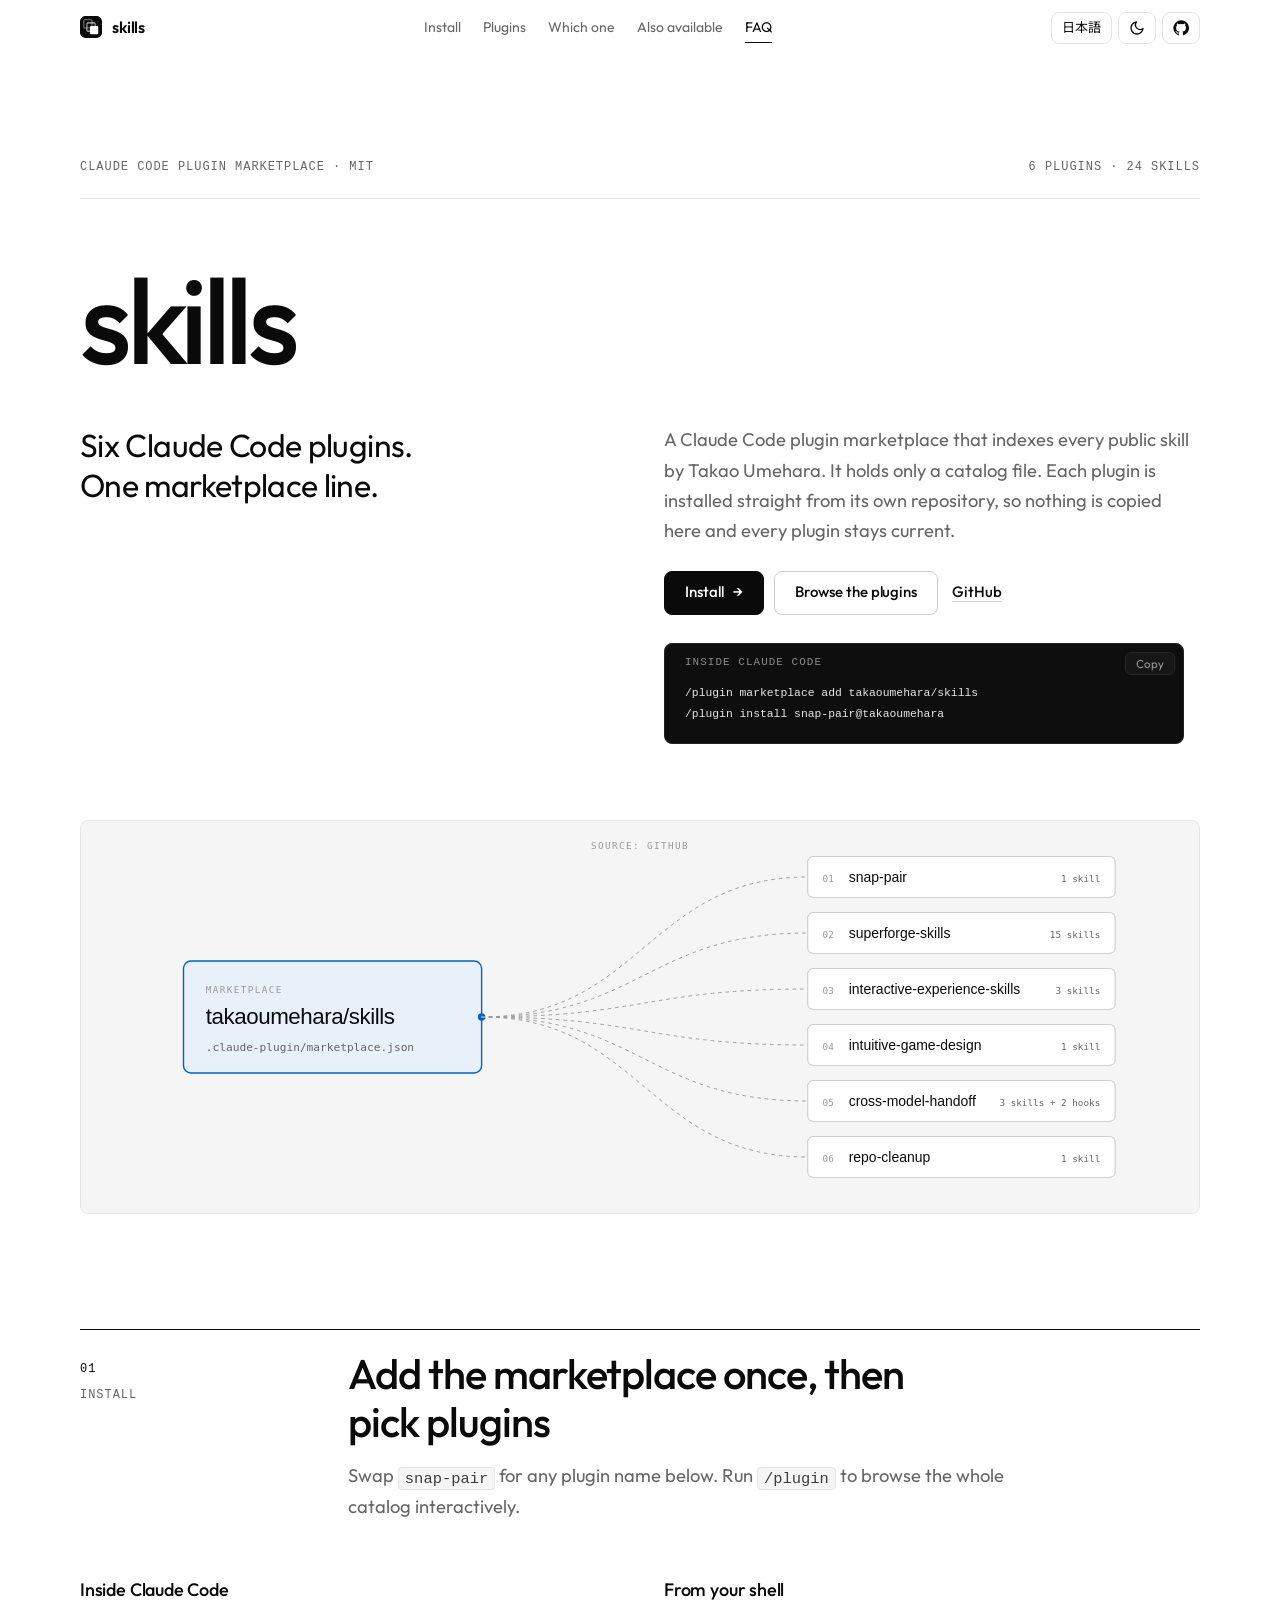
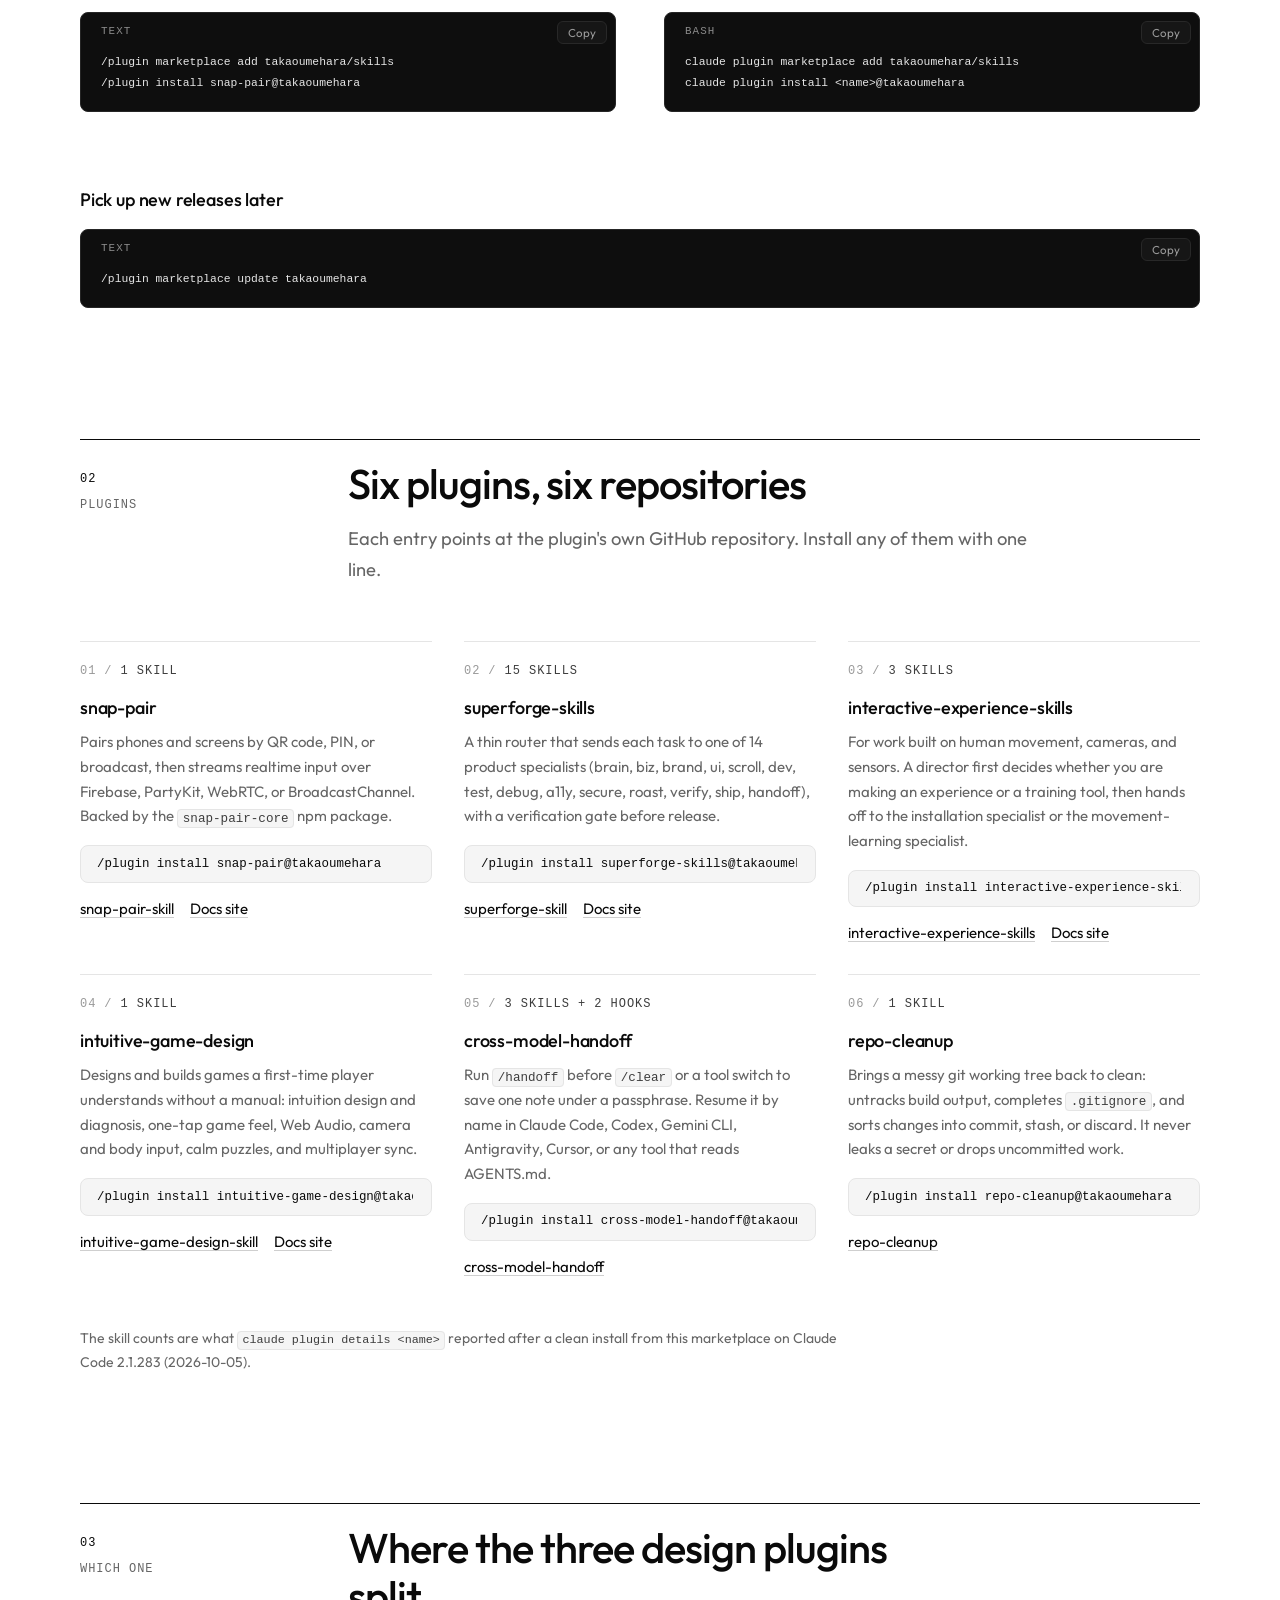
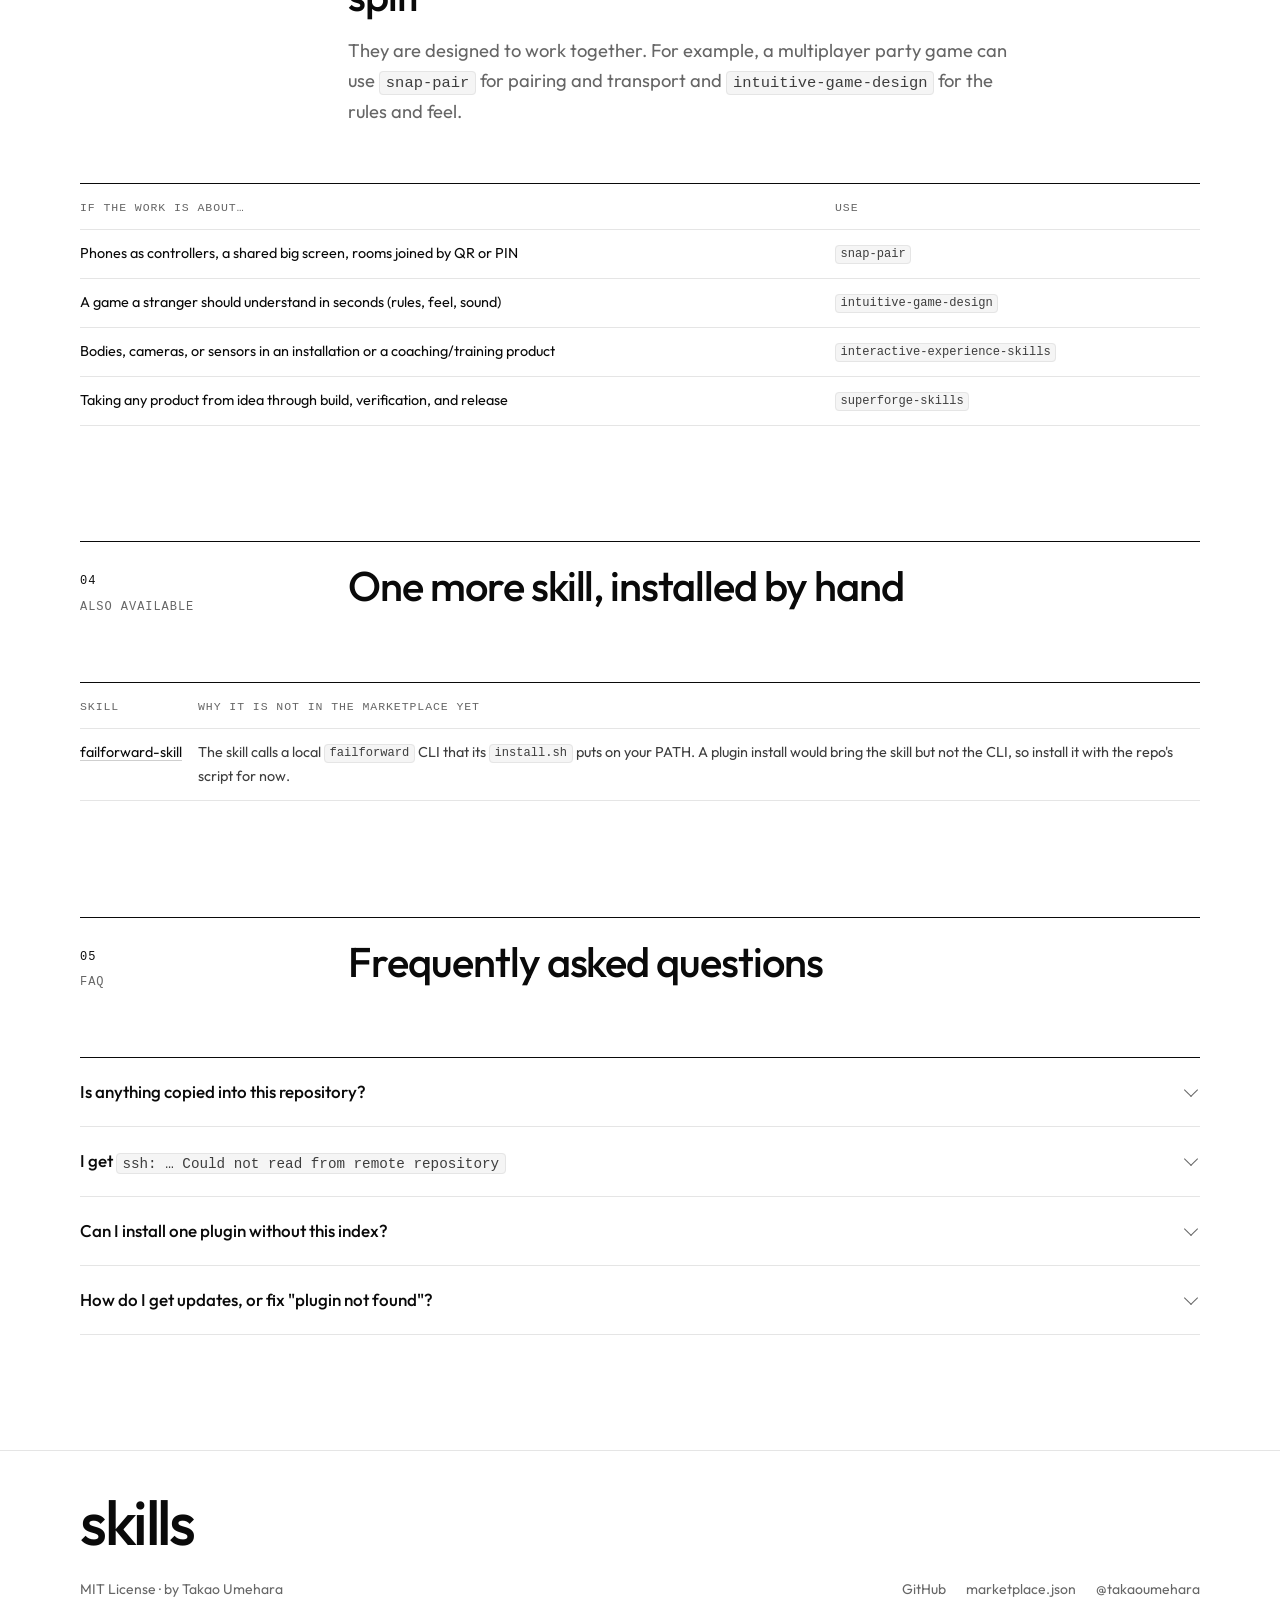
==== commit e7a607ed: "docs: point homepage and READMEs at Vercel docs; bump snap-pair to 2.1.0; link sibling docs" ====
--- a/site/index.html
+++ b/site/index.html
@@ -9,13 +9,13 @@
   <meta name="theme-color" content="#0a0a0a" media="(prefers-color-scheme: dark)">
   <meta name="color-scheme" content="light dark">
   <link rel="icon" href="assets/favicon.svg" type="image/svg+xml">
-  <link rel="canonical" href="https://takaoumehara.github.io/skills/">
+  <link rel="canonical" href="https://takaoumehara-skills-docs.vercel.app">
   <meta property="og:type" content="website">
   <meta property="og:site_name" content="takaoumehara/skills">
   <meta property="og:title" content="takaoumehara/skills — Claude Code plugin marketplace">
   <meta property="og:description" content="Six Claude Code plugins. One marketplace line.">
-  <meta property="og:url" content="https://takaoumehara.github.io/skills/">
-  <meta property="og:image" content="https://takaoumehara.github.io/skills/assets/img/hero.svg">
+  <meta property="og:url" content="https://takaoumehara-skills-docs.vercel.app">
+  <meta property="og:image" content="https://takaoumehara-skills-docs.vercel.appassets/img/hero.svg">
   <meta name="twitter:card" content="summary_large_image">
   <link rel="preconnect" href="https://fonts.googleapis.com">
   <link rel="preconnect" href="https://fonts.gstatic.com" crossorigin>
@@ -155,21 +155,21 @@
             <h3>superforge-skills</h3>
             <p data-i18n="plugins.superforge">A thin router that sends each task to one of 14 product specialists (brain, biz, brand, ui, scroll, dev, test, debug, a11y, secure, roast, verify, ship, handoff), with a verification gate before release.</p>
             <div class="install-line"><span id="cmd-superforge">/plugin install superforge-skills@takaoumehara</span><span data-copy="cmd-superforge" style="flex:0"></span></div>
-            <p class="plugin-links"><a href="https://github.com/takaoumehara/superforge-skill">superforge-skill</a></p>
+            <p class="plugin-links"><a href="https://github.com/takaoumehara/superforge-skill">superforge-skill</a><a href="https://superforge-skill-docs.vercel.app" data-i18n="plugins.docs">Docs site</a></p>
           </article>
           <article class="col">
             <span class="col-k">03<span class="sep">/</span><span class="count" data-i18n="plugins.n3">3 skills</span></span>
             <h3>interactive-experience-skills</h3>
             <p data-i18n="plugins.interactive">For work built on human movement, cameras, and sensors. A director first decides whether you are making an experience or a training tool, then hands off to the installation specialist or the movement-learning specialist.</p>
             <div class="install-line"><span id="cmd-interactive">/plugin install interactive-experience-skills@takaoumehara</span><span data-copy="cmd-interactive" style="flex:0"></span></div>
-            <p class="plugin-links"><a href="https://github.com/takaoumehara/interactive-experience-skills">interactive-experience-skills</a></p>
+            <p class="plugin-links"><a href="https://github.com/takaoumehara/interactive-experience-skills">interactive-experience-skills</a><a href="https://interactive-experience-skills-docs.vercel.app" data-i18n="plugins.docs">Docs site</a></p>
           </article>
           <article class="col">
             <span class="col-k">04<span class="sep">/</span><span class="count" data-i18n="plugins.n1">1 skill</span></span>
             <h3>intuitive-game-design</h3>
             <p data-i18n="plugins.game">Designs and builds games a first-time player understands without a manual: intuition design and diagnosis, one-tap game feel, Web Audio, camera and body input, calm puzzles, and multiplayer sync.</p>
             <div class="install-line"><span id="cmd-game">/plugin install intuitive-game-design@takaoumehara</span><span data-copy="cmd-game" style="flex:0"></span></div>
-            <p class="plugin-links"><a href="https://github.com/takaoumehara/intuitive-game-design-skill">intuitive-game-design-skill</a></p>
+            <p class="plugin-links"><a href="https://github.com/takaoumehara/intuitive-game-design-skill">intuitive-game-design-skill</a><a href="https://intuitive-game-design-docs.vercel.app" data-i18n="plugins.docs">Docs site</a></p>
           </article>
           <article class="col">
             <span class="col-k">05<span class="sep">/</span><span class="count" data-i18n="plugins.n3h">3 skills + 2 hooks</span></span>
